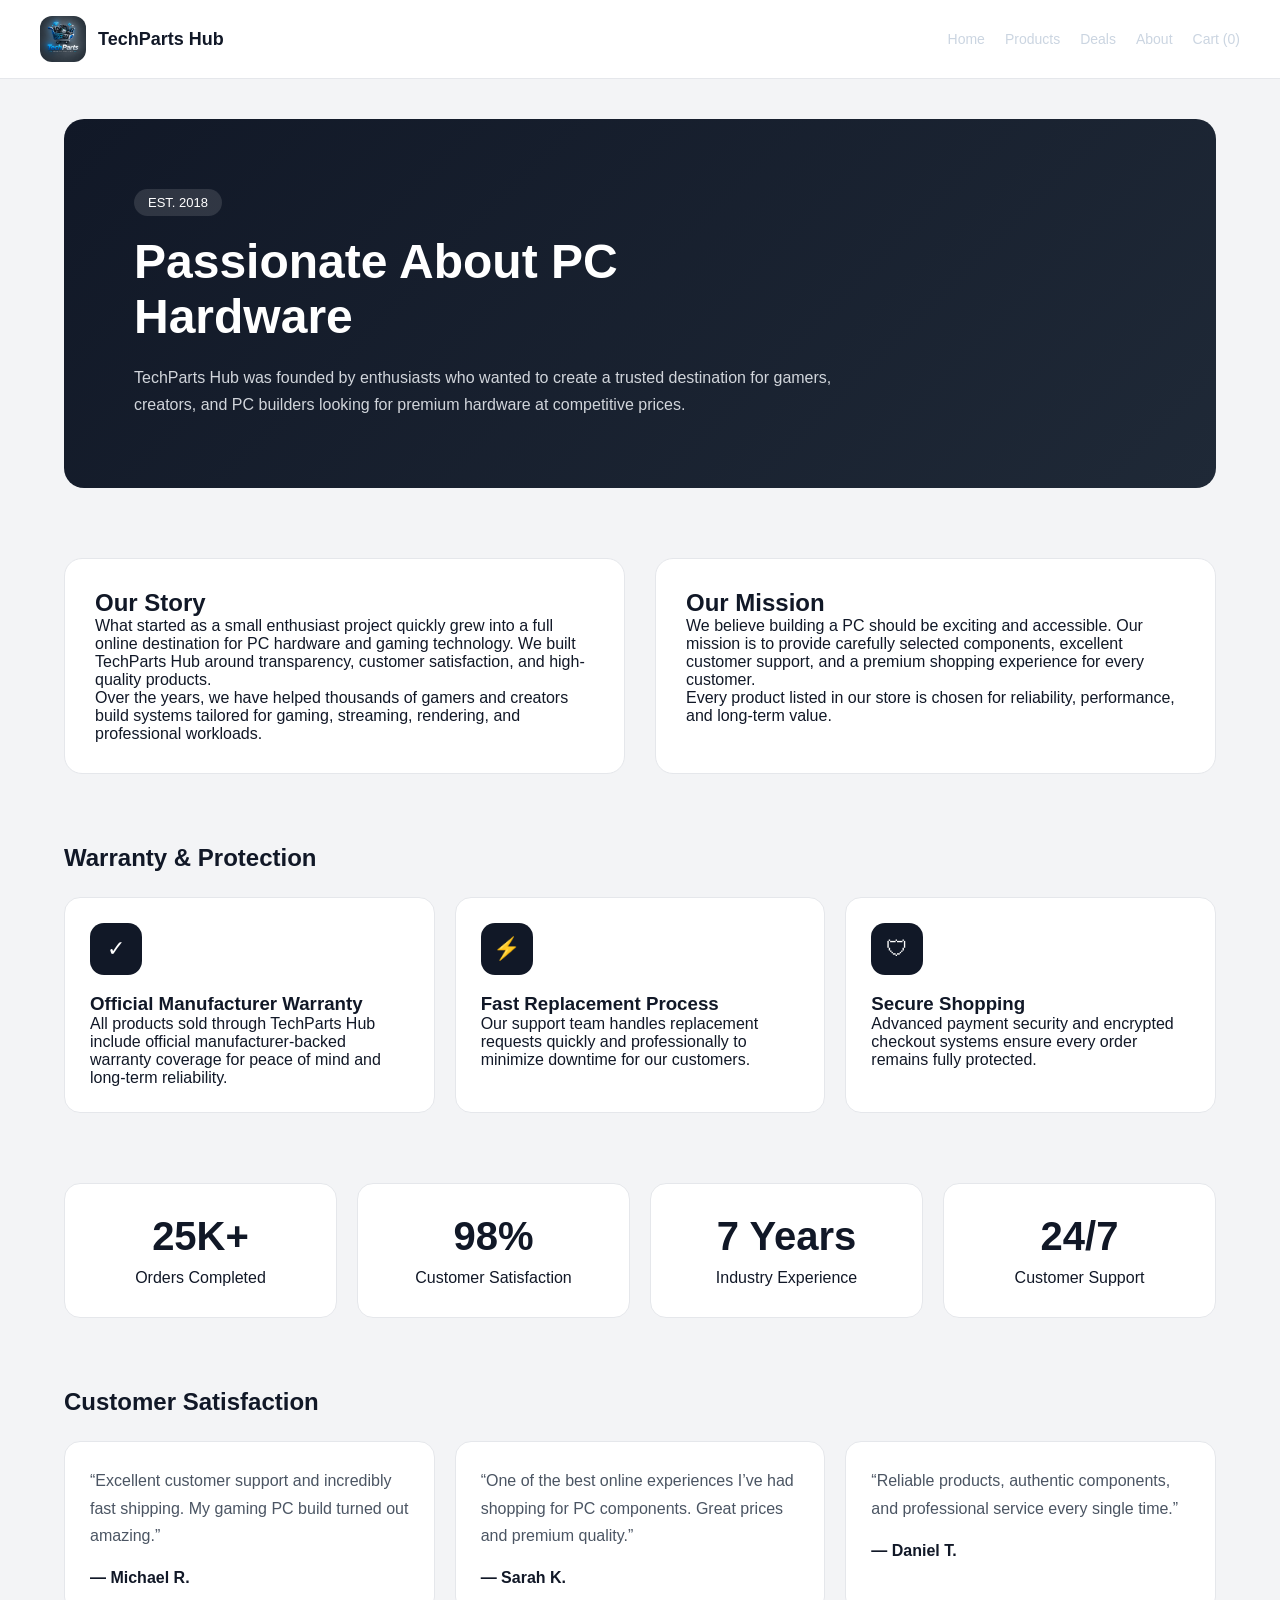
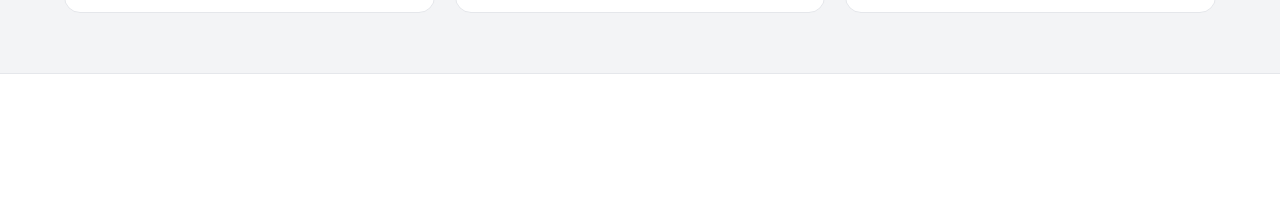
==== about.html @ 3fb89ef8 "Website" ====
<!DOCTYPE html>
<html>

<head>

  <title>About Us</title>

  <link rel="stylesheet" href="css/styles.css">

</head>

<body class="page-wrapper">

  <!-- NAVBAR -->
  <header class="navbar">

    <div class="logo">

      <img 
        src="assets/images/logo.jpg"
        class="logo-img"
      >

      <span>TechParts Hub</span>

    </div>

    <div class="nav-links">

      <a href="index.html">Home</a>

      <a href="products.html">Products</a>

      <a href="deals.html">Deals</a>

      <a href="about.html">About</a>

      <a href="cart.html">
        Cart (<span id="cart-count">0</span>)
      </a>

    </div>

  </header>

  <!-- MAIN -->
  <main class="main-content">

    <div class="container">

      <!-- HERO -->
      <section class="about-hero">

        <div class="about-content">

          <span class="about-badge">
            EST. 2018
          </span>

          <h1>
            Passionate About PC Hardware
          </h1>

          <p>
            TechParts Hub was founded by enthusiasts who wanted to create a trusted destination for gamers, creators, and PC builders looking for premium hardware at competitive prices.
          </p>

        </div>

      </section>

      <!-- STORY -->
      <section class="about-section">

        <div class="about-grid">

          <div class="about-card">

            <h2>Our Story</h2>

            <p>
              What started as a small enthusiast project quickly grew into a full online destination for PC hardware and gaming technology. We built TechParts Hub around transparency, customer satisfaction, and high-quality products.
            </p>

            <p>
              Over the years, we have helped thousands of gamers and creators build systems tailored for gaming, streaming, rendering, and professional workloads.
            </p>

          </div>

          <div class="about-card">

            <h2>Our Mission</h2>

            <p>
              We believe building a PC should be exciting and accessible. Our mission is to provide carefully selected components, excellent customer support, and a premium shopping experience for every customer.
            </p>

            <p>
              Every product listed in our store is chosen for reliability, performance, and long-term value.
            </p>

          </div>

        </div>

      </section>

      <!-- WARRANTY -->
      <section class="about-section">

        <h2 class="section-title">
          Warranty & Protection
        </h2>

        <div class="warranty-grid">

          <div class="warranty-card">

            <div class="warranty-icon">
              ✓
            </div>

            <h3>Official Manufacturer Warranty</h3>

            <p>
              All products sold through TechParts Hub include official manufacturer-backed warranty coverage for peace of mind and long-term reliability.
            </p>

          </div>

          <div class="warranty-card">

            <div class="warranty-icon">
              ⚡
            </div>

            <h3>Fast Replacement Process</h3>

            <p>
              Our support team handles replacement requests quickly and professionally to minimize downtime for our customers.
            </p>

          </div>

          <div class="warranty-card">

            <div class="warranty-icon">
              🛡
            </div>

            <h3>Secure Shopping</h3>

            <p>
              Advanced payment security and encrypted checkout systems ensure every order remains fully protected.
            </p>

          </div>

        </div>

      </section>

      <!-- STATS -->
      <section class="about-section">

        <div class="stats-grid">

          <div class="stat-box">

            <h2>25K+</h2>

            <p>
              Orders Completed
            </p>

          </div>

          <div class="stat-box">

            <h2>98%</h2>

            <p>
              Customer Satisfaction
            </p>

          </div>

          <div class="stat-box">

            <h2>7 Years</h2>

            <p>
              Industry Experience
            </p>

          </div>

          <div class="stat-box">

            <h2>24/7</h2>

            <p>
              Customer Support
            </p>

          </div>

        </div>

      </section>

      <!-- CUSTOMER SECTION -->
      <section class="about-section">

        <h2 class="section-title">
          Customer Satisfaction
        </h2>

        <div class="testimonial-grid">

          <div class="testimonial-card">

            <p>
              “Excellent customer support and incredibly fast shipping. My gaming PC build turned out amazing.”
            </p>

            <h4>
              — Michael R.
            </h4>

          </div>

          <div class="testimonial-card">

            <p>
              “One of the best online experiences I’ve had shopping for PC components. Great prices and premium quality.”
            </p>

            <h4>
              — Sarah K.
            </h4>

          </div>

          <div class="testimonial-card">

            <p>
              “Reliable products, authentic components, and professional service every single time.”
            </p>

            <h4>
              — Daniel T.
            </h4>

          </div>

        </div>

      </section>

    </div>

  </main>

  <!-- FOOTER -->
  <footer class="footer">

    <div>

      <h3>TechParts Hub</h3>

      <p>
        Your one-stop shop for PC components.
      </p>

    </div>

    <div>

      <p>Products</p>
      <p>Deals</p>
      <p>Support</p>

    </div>

  </footer>

  <script src="js/app.js"></script>

</body>

</html>
---- css/styles.css ----
* {
  margin: 0;
  padding: 0;
  box-sizing: border-box;
}

body {
  font-family: Inter, Arial, sans-serif;
  background: #f3f4f6;
  color: #111827;
}

/* CONTAINER */
.container {
  max-width: 1200px;
  margin: 0 auto;
  padding: 0 24px;
}

/* NAVBAR */
/* NAVBAR */
.navbar {
  display: flex;
  justify-content: space-between;
  align-items: center;

  background: white;

  padding: 16px 40px;

  border-bottom: 1px solid #e5e7eb;
}

/* NAV LINKS */
.nav-links {
  display: flex;
  gap: 20px;
}

.nav-links a {
  color: #111827;
  text-decoration: none;
  font-size: 14px;
  position: relative;
}

/* HOVER */
.nav-links a:hover {
  color: black;
}

.logo {
  font-weight: 600;
}

.nav-links {
  display: flex;
  gap: 20px;
}

.nav-links a {
  color: #cbd5e1;
  text-decoration: none;
  font-size: 14px;
}

.nav-links a:hover {
  color: white;
}

/* HERO */
.hero {
  display: grid;
  grid-template-columns: 1.2fr 1fr;
  gap: 40px;
  padding: 60px 0;
  background: #e5e7eb;
  border-radius: 12px;
}

.hero-img {
  height: 260px;
  background: #d1d5db;
  border-radius: 12px;
}

.hero-text h1 {
  font-size: 30px;
  margin-bottom: 10px;
}

.hero-text p {
  color: #6b7280;
  margin-bottom: 20px;
}

.hero-buttons button {
  margin-right: 10px;
}

.btn-primary {
  background: #111827;
  color: white;
  padding: 10px 16px;
  border-radius: 6px;
  border: none;
}

.btn-secondary {
  background: white;
  border: 1px solid #ddd;
  padding: 10px 16px;
  border-radius: 6px;
}

/* SECTION */
.section {
  margin-top: 50px;
}

.section h2 {
  margin-bottom: 15px;
}

/* CATEGORY */
.category-grid {
  display: grid;
  grid-template-columns: repeat(auto-fill, minmax(150px, 1fr));
  gap: 15px;
}

.category-card {
  background: white;
  padding: 18px;
  border-radius: 10px;
  text-align: center;
  text-decoration: none;
  color: #111827;
  border: 1px solid #e5e7eb;
}

/* GRID */
.grid {
  display: grid;
  grid-template-columns: repeat(4, minmax(0, 1fr));
  gap: 20px;
}

/* RESPONSIVE */
@media (max-width: 1000px) {
  .grid {
    grid-template-columns: repeat(2, 1fr);
  }
}

@media (max-width: 600px) {
  .grid {
    grid-template-columns: 1fr;
  }

  .hero {
    grid-template-columns: 1fr;
  }
}

/* CARD */
.card {
  background: white;
  border-radius: 12px;
  padding: 15px;
  border: 1px solid #e5e7eb;
}

.price {
  font-weight: bold;
  margin: 8px 0;
}

.card button {
  width: 100%;
  padding: 8px;
  border-radius: 6px;
  border: none;
  background: #111827;
  color: white;
}

/* DEALS */
.deals {
  background: #1f2937;
  color: white;
  padding: 20px;
  margin-top: 40px;
  display: flex;
  justify-content: space-between;
  border-radius: 10px;
}

/* FOOTER */
.footer {
  margin-top: 60px;
  background: #0f172a;
  color: white;
  padding: 40px;
  display: flex;
  justify-content: space-between;
}
/* CART LAYOUT */
.cart-layout {
  display: grid;
  grid-template-columns: 2fr 1fr;
  gap: 30px;
  margin-top: 20px;
}

/* CART ITEM */
.cart-item {
  background: white;
  border-radius: 10px;
  padding: 15px;
  display: flex;
  justify-content: space-between;
  align-items: center;
  margin-bottom: 15px;
  border: 1px solid #e5e7eb;
}

.cart-info h3 {
  font-size: 15px;
}

.remove-btn {
  background: #ef4444;
  color: white;
  border: none;
  padding: 6px 10px;
  border-radius: 6px;
  cursor: pointer;
}

/* SUMMARY */
.cart-summary {
  background: white;
  padding: 20px;
  border-radius: 10px;
  border: 1px solid #e5e7eb;
}
/* CONTROLS */
.cart-controls {
  display: flex;
  align-items: center;
  gap: 8px;
}

.cart-controls button {
  padding: 5px 10px;
  border: none;
  background: #111827;
  color: white;
  border-radius: 5px;
  cursor: pointer;
}

.cart-controls span {
  min-width: 20px;
  text-align: center;
}
/* SIDEBAR */
.sidebar {
  display: flex;
  flex-direction: column;
  gap: 20px;
}

/* FILTER BOX */
.filter-box {
  background: white;
  padding: 16px;
  border-radius: 10px;
  border: 1px solid #e5e7eb;
}

.filter-box h3 {
  margin-bottom: 12px;
  font-size: 14px;
}

/* FILTER ITEMS */
.filter-item {
  display: block;
  padding: 8px 10px;
  border-radius: 6px;
  text-decoration: none;
  color: #374151;
  font-size: 14px;
  transition: 0.2s;
}

/* HOVER */
.filter-item:hover {
  background: #f3f4f6;
}

/* ACTIVE */
.filter-item.active {
  background: #111827;
  color: white;
}
/* CARD IMAGE */
.card-img {
  width: 100%;
  height: 180px;
  object-fit: contain;
  background: #f3f4f6;
  border-radius: 10px;
  padding: 15px;
  margin-bottom: 10px;
}

/* PRODUCT PAGE */
.product-layout {
  display: grid;
  grid-template-columns: 1.1fr 1fr;
  gap: 40px;
  margin-top: 40px;
}

/* PRODUCT IMAGE */
.product-image {
  width: 100%;
  height: 450px;
  object-fit: contain;
  background: #f3f4f6;
  border-radius: 12px;
  padding: 20px;
}

/* THUMBS */
.product-thumbs {
  display: flex;
  gap: 10px;
  margin-top: 10px;
}

.product-thumbs div {
  width: 70px;
  height: 70px;
  background: #e5e7eb;
  border-radius: 8px;
}

/* BADGE */
.badge {
  background: #e5e7eb;
  padding: 5px 10px;
  border-radius: 6px;
  font-size: 12px;
}

/* RATING */
.rating {
  color: #6b7280;
  margin: 10px 0;
}

/* PRICE */
.price-box {
  background: #f3f4f6;
  padding: 15px;
  border-radius: 10px;
  font-size: 28px;
  font-weight: bold;
  margin: 15px 0;
}

/* SPECS */
.specs {
  display: grid;
  grid-template-columns: repeat(2, 1fr);
  gap: 10px;
  margin-bottom: 20px;
}

.specs div {
  background: #f9fafb;
  padding: 12px;
  border-radius: 8px;
  font-size: 13px;
}

/* QTY */
.qty-box {
  display: flex;
  align-items: center;
  gap: 10px;
  margin-bottom: 20px;
}

.qty-box button {
  padding: 6px 12px;
}

/* ACTIONS */
.actions {
  display: flex;
  gap: 10px;
  margin-bottom: 25px;
}

/* DESCRIPTION */
.desc h3 {
  margin-bottom: 10px;
}

/* FILTER SIDEBAR */
.filter-box {
  background: white;
  padding: 16px;
  border-radius: 10px;
  border: 1px solid #e5e7eb;
}

.filter-box h3 {
  margin-bottom: 12px;
}

.filter-item {
  display: block;
  padding: 8px 10px;
  border-radius: 6px;
  text-decoration: none;
  color: #374151;
  transition: 0.2s;
}

.filter-item:hover {
  background: #f3f4f6;
}

.filter-item.active {
  background: #111827;
  color: white;
}
/* PRODUCT THUMB IMAGES */
.product-thumbs img {
  width: 70px;
  height: 70px;
  object-fit: contain;
  background: #f3f4f6;
  border-radius: 8px;
  padding: 5px;
}
/* 🔥 CARD ANIMATION */
.card {
  transition: 
    transform 0.25s ease,
    box-shadow 0.25s ease;
}

/* CARD HOVER */
.card:hover {
  transform: translateY(-6px);
  box-shadow: 0 10px 25px rgba(0,0,0,0.08);
}

/* 🔥 IMAGE ZOOM */
.card-img,
.product-image {
  transition: transform 0.3s ease;
}

/* IMAGE HOVER */
.card:hover .card-img,
.product-image:hover {
  transform: scale(1.05);
}

/* PRODUCT IMAGE CONTAINER */
.product-image {
  cursor: zoom-in;
}

/* 🔥 BUTTON ANIMATION */
.card button,
.btn-primary,
.btn-secondary,
.remove-btn {
  transition:
    transform 0.15s ease,
    background 0.2s ease,
    opacity 0.2s ease;
}

/* BUTTON CLICK EFFECT */
.card button:active,
.btn-primary:active,
.btn-secondary:active,
.remove-btn:active {
  transform: scale(0.96);
}

/* BUTTON HOVER */
.card button:hover,
.btn-primary:hover {
  opacity: 0.92;
}

/* VIEW DETAILS BUTTON */
.card a button {
  margin-top: 10px;
}

/* 🔥 CATEGORY HOVER */
.category-card {
  transition:
    transform 0.2s ease,
    box-shadow 0.2s ease;
}

.category-card:hover {
  transform: translateY(-4px);
  box-shadow: 0 8px 18px rgba(0,0,0,0.08);
}

/* 🔥 SIDEBAR FILTER HOVER */
.filter-item {
  transition:
    background 0.2s ease,
    transform 0.15s ease;
}

.filter-item:hover {
  transform: translateX(4px);
}

/* 🔥 NAVBAR LINK */
.nav-links a {
  position: relative;
  transition: color 0.2s ease;
}

.nav-links a::after {
  content: "";
  position: absolute;
  left: 0;
  bottom: -4px;
  width: 0%;
  height: 2px;
  background: white;
  transition: width 0.25s ease;
}

.nav-links a:hover::after {
  width: 100%;
}

/* 🔥 PRODUCT PAGE FADE */
.product-layout {
  animation: fadeIn 0.4s ease;
}

/* FADE KEYFRAME */
@keyframes fadeIn {

  from {
    opacity: 0;
    transform: translateY(10px);
  }

  to {
    opacity: 1;
    transform: translateY(0);
  }

}

/* 🔥 PAGE LOAD ANIMATION */
.grid .card {
  animation: cardAppear 0.4s ease;
}

@keyframes cardAppear {

  from {
    opacity: 0;
    transform: translateY(15px);
  }

  to {
    opacity: 1;
    transform: translateY(0);
  }

}
/* LOGO */

.logo {
  display: flex;
  align-items: center;
  gap: 12px;

  font-size: 18px;
  font-weight: 700;

  color: #111827;
}

/* IMAGE */
.logo-img {
  width: 46px;
  height: 46px;

  object-fit: cover;

  border-radius: 12px;

  transition:
    transform 0.25s ease,
    box-shadow 0.25s ease;
}

/* HOVER */
.logo:hover .logo-img {
  transform:
    scale(1.08)
    rotate(-5deg);

  box-shadow:
    0 8px 18px rgba(0,0,0,0.12);
}
/* PRODUCTS PAGE */
.layout {

  display: grid;

  grid-template-columns: 260px 1fr;

  gap: 30px;

  margin-top: 40px;
}

/* SIDEBAR */
.sidebar {
  width: 100%;
}

/* FILTER BOX */
.filter-box {

  background: white;

  border-radius: 12px;

  padding: 20px;

  border: 1px solid #e5e7eb;
}

/* FILTER ITEMS */
.filter-item {

  display: block;

  padding: 10px 12px;

  border-radius: 8px;

  color: #111827;

  text-decoration: none;

  margin-bottom: 6px;

  transition:
    background 0.2s ease,
    transform 0.2s ease;
}

.filter-item:hover {

  background: #f3f4f6;

  transform: translateX(4px);
}

/* ACTIVE */
.filter-item.active {

  background: #111827;

  color: white;
}

/* CART PAGE */
.cart-layout {

  display: grid;

  grid-template-columns: 2fr 1fr;

  gap: 30px;

  margin-top: 30px;
}

/* CART ITEM */
.cart-item {

  display: flex;

  justify-content: space-between;

  align-items: center;

  background: white;

  padding: 18px;

  border-radius: 12px;

  margin-bottom: 15px;

  border: 1px solid #e5e7eb;
}

/* SUMMARY */
.cart-summary {

  background: white;

  padding: 20px;

  border-radius: 12px;

  border: 1px solid #e5e7eb;

  height: fit-content;
}

/* RESPONSIVE */
@media (max-width: 900px) {

  .layout {
    grid-template-columns: 1fr;
  }

  .cart-layout {
    grid-template-columns: 1fr;
  }

}
/* 🔥 PAGE STRUCTURE FIX */
html,
body {
  height: 100%;
}

/* PAGE WRAPPER */
.page-wrapper {

  min-height: 100vh;

  display: flex;

  flex-direction: column;
}

/* MAIN CONTENT */
.main-content {
  flex: 1;
}

/* FOOTER */
.footer {

  width: 100%;

  margin-top: 60px;

  background: white;

  border-top: 1px solid #e5e7eb;

  padding: 40px;

  display: flex;

  justify-content: space-between;

  flex-wrap: wrap;
}
/* DEALS HERO */
.deals-hero {

  background:
    linear-gradient(
      135deg,
      #111827,
      #1f2937
    );

  color: white;

  padding: 60px;

  border-radius: 16px;

  margin-top: 40px;
}

/* BADGE */
.deal-badge {

  display: inline-block;

  background: #ef4444;

  color: white;

  padding: 6px 12px;

  border-radius: 999px;

  font-size: 12px;

  margin-bottom: 15px;
}

/* DEAL CARD */
.deal-card {
  position: relative;
}

/* SALE TAG */
.sale-tag {

  position: absolute;

  top: 12px;
  left: 12px;

  background: #ef4444;

  color: white;

  padding: 6px 10px;

  border-radius: 999px;

  font-size: 12px;

  font-weight: 600;

  z-index: 2;
}

/* DEAL PRICE */
.deal-price {

  display: flex;

  align-items: center;

  gap: 10px;

  margin: 10px 0;
}

/* OLD */
.old-price {

  text-decoration: line-through;

  color: #9ca3af;
}

/* NEW */
.new-price {

  font-size: 20px;

  font-weight: 700;

  color: #ef4444;
}
/* ABOUT HERO */
.about-hero {

  background:
    linear-gradient(
      135deg,
      #111827,
      #1f2937
    );

  color: white;

  border-radius: 20px;

  padding: 70px;

  margin-top: 40px;
}

/* HERO CONTENT */
.about-content {
  max-width: 700px;
}

/* BADGE */
.about-badge {

  display: inline-block;

  background: rgba(255,255,255,0.12);

  padding: 6px 14px;

  border-radius: 999px;

  margin-bottom: 18px;

  font-size: 13px;
}

/* HERO TITLE */
.about-content h1 {

  font-size: 48px;

  margin-bottom: 20px;
}

/* HERO TEXT */
.about-content p {

  color: #d1d5db;

  line-height: 1.7;
}

/* ABOUT SECTION */
.about-section {
  margin-top: 70px;
}

/* ABOUT GRID */
.about-grid {

  display: grid;

  grid-template-columns: repeat(2, 1fr);

  gap: 30px;
}

/* ABOUT CARD */
.about-card {

  background: white;

  padding: 30px;

  border-radius: 18px;

  border: 1px solid #e5e7eb;

  transition:
    transform 0.25s ease,
    box-shadow 0.25s ease;
}

.about-card:hover {

  transform: translateY(-6px);

  box-shadow:
    0 12px 24px rgba(0,0,0,0.08);
}

/* SECTION TITLE */
.section-title {
  margin-bottom: 25px;
}

/* WARRANTY GRID */
.warranty-grid {

  display: grid;

  grid-template-columns: repeat(3, 1fr);

  gap: 20px;
}

/* WARRANTY CARD */
.warranty-card {

  background: white;

  padding: 25px;

  border-radius: 16px;

  border: 1px solid #e5e7eb;

  transition:
    transform 0.25s ease,
    box-shadow 0.25s ease;
}

.warranty-card:hover {

  transform: translateY(-6px);

  box-shadow:
    0 12px 24px rgba(0,0,0,0.08);
}

/* ICON */
.warranty-icon {

  width: 52px;
  height: 52px;

  border-radius: 14px;

  background: #111827;

  color: white;

  display: flex;

  align-items: center;
  justify-content: center;

  font-size: 22px;

  margin-bottom: 18px;
}

/* STATS */
.stats-grid {

  display: grid;

  grid-template-columns: repeat(4, 1fr);

  gap: 20px;
}

/* STAT BOX */
.stat-box {

  background: white;

  border-radius: 16px;

  padding: 30px;

  text-align: center;

  border: 1px solid #e5e7eb;
}

.stat-box h2 {

  font-size: 40px;

  margin-bottom: 10px;
}

/* TESTIMONIALS */
.testimonial-grid {

  display: grid;

  grid-template-columns: repeat(3, 1fr);

  gap: 20px;
}

/* TESTIMONIAL CARD */
.testimonial-card {

  background: white;

  padding: 25px;

  border-radius: 16px;

  border: 1px solid #e5e7eb;

  transition:
    transform 0.25s ease,
    box-shadow 0.25s ease;
}

.testimonial-card:hover {

  transform: translateY(-6px);

  box-shadow:
    0 12px 24px rgba(0,0,0,0.08);
}

.testimonial-card p {

  color: #4b5563;

  line-height: 1.7;

  margin-bottom: 20px;
}

/* RESPONSIVE */
@media (max-width: 900px) {

  .about-grid,
  .warranty-grid,
  .stats-grid,
  .testimonial-grid {

    grid-template-columns: 1fr;
  }

  .about-content h1 {
    font-size: 36px;
  }

}
/* HERO IMAGE */
.hero-image {

  width: 100%;

  height: 320px;

  border-radius: 18px;

  overflow: hidden;

  background: #e5e7eb;
}

/* BANNER IMAGE */
.banner-img {

  width: 100%;

  height: 100%;

  object-fit: cover;

  transition:
    transform 0.4s ease,
    filter 0.3s ease;
}

/* HOVER EFFECT */
.hero-image:hover .banner-img {

  transform: scale(1.03);

  filter: brightness(1.03);
}
/* HERO */
.hero {
  display: grid;
  grid-template-columns: 1.2fr 1fr;
  gap: 40px;

  align-items: center;

  margin-top: 40px;

  background: white;

  border-radius: 24px;

  padding: 40px;

  border: 1px solid #e5e7eb;
}

/* HERO IMAGE */
.hero-image {

  width: 100%;

  height: 360px;

  border-radius: 20px;

  overflow: hidden;

  background: #e5e7eb;
}

/* BANNER IMAGE */
.banner-img {

  width: 100%;

  height: 100%;

  object-fit: cover;

  display: block;

  transition:
    transform 0.4s ease,
    filter 0.3s ease;
}

/* HOVER */
.hero-image:hover .banner-img {

  transform: scale(1.02);

  filter: brightness(1.05);
}
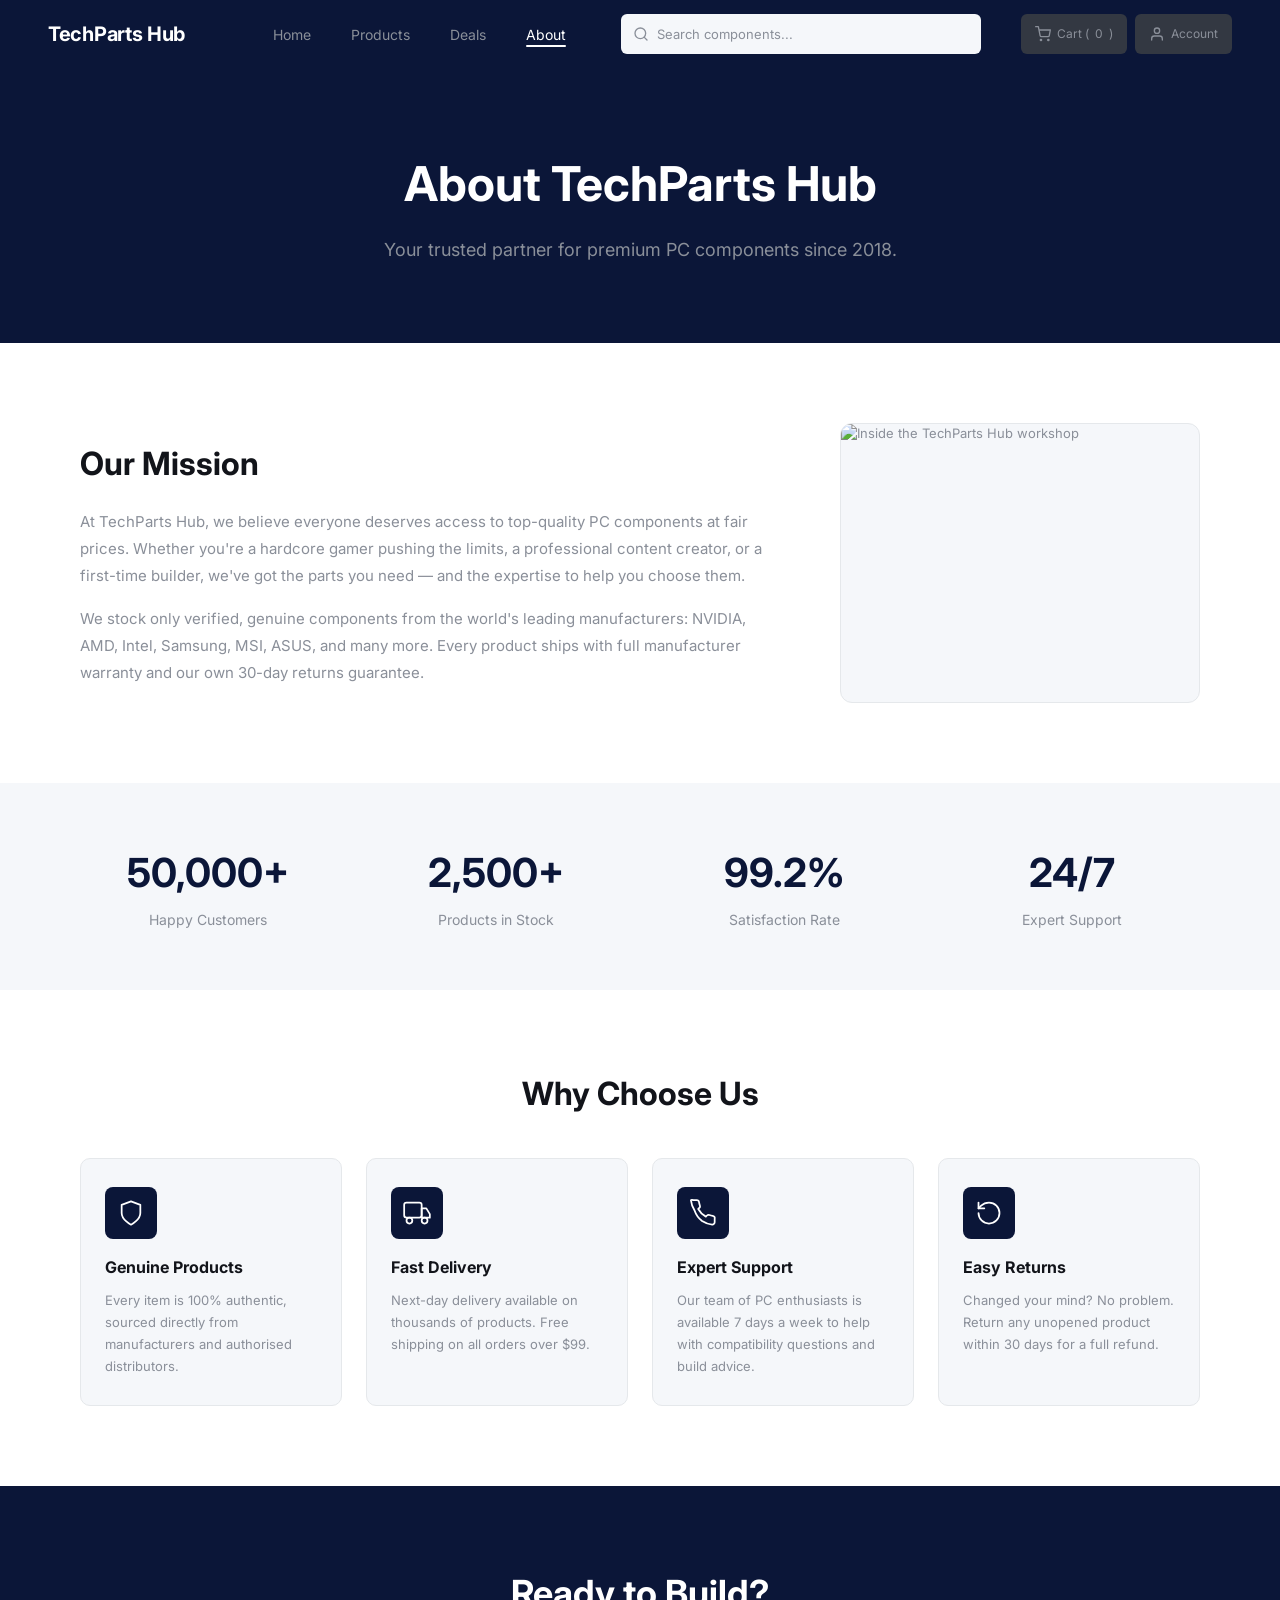
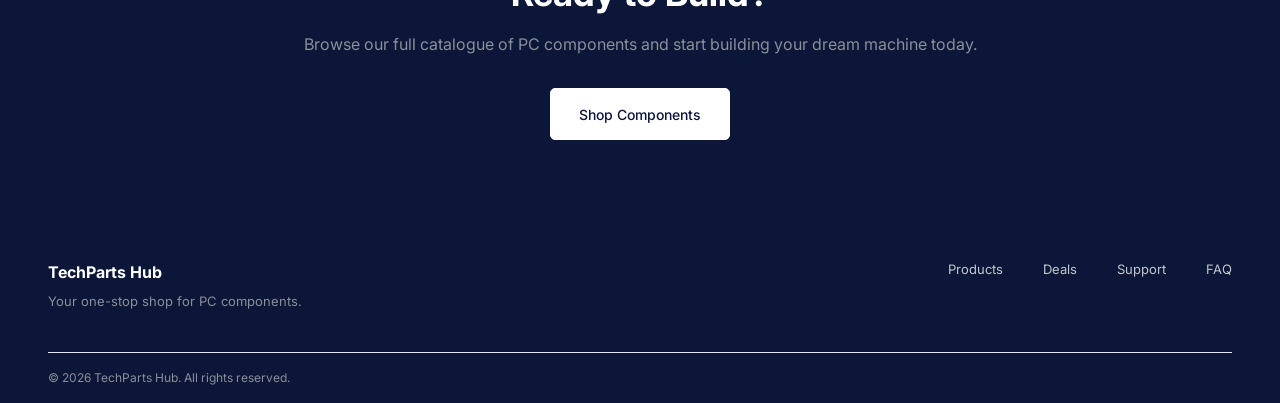
==== commit b2543faa: "test" ====
--- a/about.html
+++ b/about.html
@@ -1,293 +1,168 @@
 <!DOCTYPE html>
-<html>
+<html lang="en">
+<head>
+  <meta charset="UTF-8" />
+  <meta name="viewport" content="width=device-width, initial-scale=1.0" />
+  <title>About Us — TechParts Hub</title>
+  <link rel="preconnect" href="https://fonts.googleapis.com" />
+  <link rel="preconnect" href="https://fonts.gstatic.com" crossorigin />
+  <link href="https://fonts.googleapis.com/css2?family=Inter:wght@300;400;500;600;700&display=swap" rel="stylesheet" />
+  <link rel="stylesheet" href="about.css" />
+</head>
+<body>
 
-<head>
+  <!-- ===== NAVIGATION ===== -->
+  <nav class="nav">
+    <div class="nav__inner">
+      <a href="index.html" class="nav__logo">TechParts Hub</a>
+      <ul class="nav__links" id="nav-links">
+        <li><a href="index.html" class="nav__link">Home</a></li>
+        <li><a href="products.html" class="nav__link">Products</a></li>
+        <li><a href="index.html#deals" class="nav__link">Deals</a></li>
+        <li><a href="about.html" class="nav__link nav__link--active">About</a></li>
+      </ul>
+      <div class="nav__search">
+        <svg class="nav__search-icon" width="16" height="16" viewBox="0 0 24 24" fill="none" stroke="currentColor" stroke-width="2" stroke-linecap="round" stroke-linejoin="round" aria-hidden="true">
+          <circle cx="11" cy="11" r="8"/><path d="m21 21-4.35-4.35"/>
+        </svg>
+        <input type="search" class="nav__search-input" placeholder="Search components..." aria-label="Search components" />
+      </div>
+      <div class="nav__actions">
+        <a href="cart.html" class="nav__btn nav__btn--cart" aria-label="Shopping cart">
+          <svg width="16" height="16" viewBox="0 0 24 24" fill="none" stroke="currentColor" stroke-width="2" stroke-linecap="round" stroke-linejoin="round" aria-hidden="true">
+            <circle cx="9" cy="21" r="1"/><circle cx="20" cy="21" r="1"/>
+            <path d="M1 1h4l2.68 13.39a2 2 0 0 0 2 1.61h9.72a2 2 0 0 0 2-1.61L23 6H6"/>
+          </svg>
+          Cart (<span id="cart-count">0</span>)
+        </a>
+        <a href="#" class="nav__btn nav__btn--user" aria-label="Account">
+          <svg width="16" height="16" viewBox="0 0 24 24" fill="none" stroke="currentColor" stroke-width="2" stroke-linecap="round" stroke-linejoin="round" aria-hidden="true">
+            <path d="M20 21v-2a4 4 0 0 0-4-4H8a4 4 0 0 0-4 4v2"/>
+            <circle cx="12" cy="7" r="4"/>
+          </svg>
+          Account
+        </a>
+      </div>
+      <button class="nav__hamburger" id="nav-hamburger" aria-label="Toggle navigation" aria-expanded="false">
+        <span></span><span></span><span></span>
+      </button>
+    </div>
+  </nav>
 
-  <title>About Us</title>
+  <main>
 
-  <link rel="stylesheet" href="css/styles.css">
+    <!-- Hero -->
+    <section class="about-hero">
+      <h1 class="about-hero__title">About TechParts Hub</h1>
+      <p class="about-hero__subtitle">Your trusted partner for premium PC components since 2018.</p>
+    </section>
 
-</head>
+    <!-- Mission -->
+    <section class="about-section">
+      <div class="about-section__inner">
+        <div class="about-section__text">
+          <h2 class="about-section__title">Our Mission</h2>
+          <p>At TechParts Hub, we believe everyone deserves access to top-quality PC components at fair prices. Whether you're a hardcore gamer pushing the limits, a professional content creator, or a first-time builder, we've got the parts you need — and the expertise to help you choose them.</p>
+          <p>We stock only verified, genuine components from the world's leading manufacturers: NVIDIA, AMD, Intel, Samsung, MSI, ASUS, and many more. Every product ships with full manufacturer warranty and our own 30-day returns guarantee.</p>
+        </div>
+        <div class="about-section__image">
+          <img src="https://loremflickr.com/600/400/computer-workshop,pc-build?lock=2018" alt="Inside the TechParts Hub workshop" loading="lazy" />
+        </div>
+      </div>
+    </section>
 
-<body class="page-wrapper">
+    <!-- Stats -->
+    <section class="stats">
+      <div class="stats__inner">
+        <div class="stat-card">
+          <p class="stat-card__value">50,000+</p>
+          <p class="stat-card__label">Happy Customers</p>
+        </div>
+        <div class="stat-card">
+          <p class="stat-card__value">2,500+</p>
+          <p class="stat-card__label">Products in Stock</p>
+        </div>
+        <div class="stat-card">
+          <p class="stat-card__value">99.2%</p>
+          <p class="stat-card__label">Satisfaction Rate</p>
+        </div>
+        <div class="stat-card">
+          <p class="stat-card__value">24/7</p>
+          <p class="stat-card__label">Expert Support</p>
+        </div>
+      </div>
+    </section>
 
-  <!-- NAVBAR -->
-  <header class="navbar">
+    <!-- Values -->
+    <section class="values about-section">
+      <h2 class="values__title">Why Choose Us</h2>
+      <div class="values__grid">
+        <div class="value-card">
+          <div class="value-card__icon" aria-hidden="true">
+            <svg width="28" height="28" viewBox="0 0 24 24" fill="none" stroke="currentColor" stroke-width="1.5" stroke-linecap="round" stroke-linejoin="round">
+              <path d="M12 22s8-4 8-10V5l-8-3-8 3v7c0 6 8 10 8 10z"/>
+            </svg>
+          </div>
+          <h3 class="value-card__title">Genuine Products</h3>
+          <p class="value-card__text">Every item is 100% authentic, sourced directly from manufacturers and authorised distributors.</p>
+        </div>
+        <div class="value-card">
+          <div class="value-card__icon" aria-hidden="true">
+            <svg width="28" height="28" viewBox="0 0 24 24" fill="none" stroke="currentColor" stroke-width="1.5" stroke-linecap="round" stroke-linejoin="round">
+              <rect x="1" y="3" width="15" height="13" rx="2"/><path d="M16 8h4l3 5v3h-7V8z"/><circle cx="5.5" cy="18.5" r="2.5"/><circle cx="18.5" cy="18.5" r="2.5"/>
+            </svg>
+          </div>
+          <h3 class="value-card__title">Fast Delivery</h3>
+          <p class="value-card__text">Next-day delivery available on thousands of products. Free shipping on all orders over $99.</p>
+        </div>
+        <div class="value-card">
+          <div class="value-card__icon" aria-hidden="true">
+            <svg width="28" height="28" viewBox="0 0 24 24" fill="none" stroke="currentColor" stroke-width="1.5" stroke-linecap="round" stroke-linejoin="round">
+              <path d="M22 16.92v3a2 2 0 0 1-2.18 2 19.79 19.79 0 0 1-8.63-3.07A19.5 19.5 0 0 1 4.69 9.6 19.79 19.79 0 0 1 1.62 1A2 2 0 0 1 3.6 1h3a2 2 0 0 1 2 1.72 12.84 12.84 0 0 0 .7 2.81 2 2 0 0 1-.45 2.11L7.91 8.55a16 16 0 0 0 6.54 6.54l.95-.95a2 2 0 0 1 2.11-.45 12.84 12.84 0 0 0 2.81.7A2 2 0 0 1 22 16.92z"/>
+            </svg>
+          </div>
+          <h3 class="value-card__title">Expert Support</h3>
+          <p class="value-card__text">Our team of PC enthusiasts is available 7 days a week to help with compatibility questions and build advice.</p>
+        </div>
+        <div class="value-card">
+          <div class="value-card__icon" aria-hidden="true">
+            <svg width="28" height="28" viewBox="0 0 24 24" fill="none" stroke="currentColor" stroke-width="1.5" stroke-linecap="round" stroke-linejoin="round">
+              <path d="M3 12a9 9 0 1 0 9-9 9.75 9.75 0 0 0-6.74 2.74L3 8"/><path d="M3 3v5h5"/>
+            </svg>
+          </div>
+          <h3 class="value-card__title">Easy Returns</h3>
+          <p class="value-card__text">Changed your mind? No problem. Return any unopened product within 30 days for a full refund.</p>
+        </div>
+      </div>
+    </section>
 
-    <div class="logo">
-
-      <img 
-        src="assets/images/logo.jpg"
-        class="logo-img"
-      >
-
-      <span>TechParts Hub</span>
-
-    </div>
-
-    <div class="nav-links">
-
-      <a href="index.html">Home</a>
-
-      <a href="products.html">Products</a>
-
-      <a href="deals.html">Deals</a>
-
-      <a href="about.html">About</a>
-
-      <a href="cart.html">
-        Cart (<span id="cart-count">0</span>)
-      </a>
-
-    </div>
-
-  </header>
-
-  <!-- MAIN -->
-  <main class="main-content">
-
-    <div class="container">
-
-      <!-- HERO -->
-      <section class="about-hero">
-
-        <div class="about-content">
-
-          <span class="about-badge">
-            EST. 2018
-          </span>
-
-          <h1>
-            Passionate About PC Hardware
-          </h1>
-
-          <p>
-            TechParts Hub was founded by enthusiasts who wanted to create a trusted destination for gamers, creators, and PC builders looking for premium hardware at competitive prices.
-          </p>
-
-        </div>
-
-      </section>
-
-      <!-- STORY -->
-      <section class="about-section">
-
-        <div class="about-grid">
-
-          <div class="about-card">
-
-            <h2>Our Story</h2>
-
-            <p>
-              What started as a small enthusiast project quickly grew into a full online destination for PC hardware and gaming technology. We built TechParts Hub around transparency, customer satisfaction, and high-quality products.
-            </p>
-
-            <p>
-              Over the years, we have helped thousands of gamers and creators build systems tailored for gaming, streaming, rendering, and professional workloads.
-            </p>
-
-          </div>
-
-          <div class="about-card">
-
-            <h2>Our Mission</h2>
-
-            <p>
-              We believe building a PC should be exciting and accessible. Our mission is to provide carefully selected components, excellent customer support, and a premium shopping experience for every customer.
-            </p>
-
-            <p>
-              Every product listed in our store is chosen for reliability, performance, and long-term value.
-            </p>
-
-          </div>
-
-        </div>
-
-      </section>
-
-      <!-- WARRANTY -->
-      <section class="about-section">
-
-        <h2 class="section-title">
-          Warranty & Protection
-        </h2>
-
-        <div class="warranty-grid">
-
-          <div class="warranty-card">
-
-            <div class="warranty-icon">
-              ✓
-            </div>
-
-            <h3>Official Manufacturer Warranty</h3>
-
-            <p>
-              All products sold through TechParts Hub include official manufacturer-backed warranty coverage for peace of mind and long-term reliability.
-            </p>
-
-          </div>
-
-          <div class="warranty-card">
-
-            <div class="warranty-icon">
-              ⚡
-            </div>
-
-            <h3>Fast Replacement Process</h3>
-
-            <p>
-              Our support team handles replacement requests quickly and professionally to minimize downtime for our customers.
-            </p>
-
-          </div>
-
-          <div class="warranty-card">
-
-            <div class="warranty-icon">
-              🛡
-            </div>
-
-            <h3>Secure Shopping</h3>
-
-            <p>
-              Advanced payment security and encrypted checkout systems ensure every order remains fully protected.
-            </p>
-
-          </div>
-
-        </div>
-
-      </section>
-
-      <!-- STATS -->
-      <section class="about-section">
-
-        <div class="stats-grid">
-
-          <div class="stat-box">
-
-            <h2>25K+</h2>
-
-            <p>
-              Orders Completed
-            </p>
-
-          </div>
-
-          <div class="stat-box">
-
-            <h2>98%</h2>
-
-            <p>
-              Customer Satisfaction
-            </p>
-
-          </div>
-
-          <div class="stat-box">
-
-            <h2>7 Years</h2>
-
-            <p>
-              Industry Experience
-            </p>
-
-          </div>
-
-          <div class="stat-box">
-
-            <h2>24/7</h2>
-
-            <p>
-              Customer Support
-            </p>
-
-          </div>
-
-        </div>
-
-      </section>
-
-      <!-- CUSTOMER SECTION -->
-      <section class="about-section">
-
-        <h2 class="section-title">
-          Customer Satisfaction
-        </h2>
-
-        <div class="testimonial-grid">
-
-          <div class="testimonial-card">
-
-            <p>
-              “Excellent customer support and incredibly fast shipping. My gaming PC build turned out amazing.”
-            </p>
-
-            <h4>
-              — Michael R.
-            </h4>
-
-          </div>
-
-          <div class="testimonial-card">
-
-            <p>
-              “One of the best online experiences I’ve had shopping for PC components. Great prices and premium quality.”
-            </p>
-
-            <h4>
-              — Sarah K.
-            </h4>
-
-          </div>
-
-          <div class="testimonial-card">
-
-            <p>
-              “Reliable products, authentic components, and professional service every single time.”
-            </p>
-
-            <h4>
-              — Daniel T.
-            </h4>
-
-          </div>
-
-        </div>
-
-      </section>
-
-    </div>
+    <!-- CTA -->
+    <section class="about-cta">
+      <h2 class="about-cta__title">Ready to Build?</h2>
+      <p class="about-cta__text">Browse our full catalogue of PC components and start building your dream machine today.</p>
+      <a href="products.html" class="btn btn--white">Shop Components</a>
+    </section>
 
   </main>
 
-  <!-- FOOTER -->
+  <!-- ===== FOOTER ===== -->
   <footer class="footer">
-
-    <div>
-
-      <h3>TechParts Hub</h3>
-
-      <p>
-        Your one-stop shop for PC components.
-      </p>
-
+    <div class="footer__inner">
+      <div class="footer__brand">
+        <p class="footer__logo">TechParts Hub</p>
+        <p class="footer__tagline">Your one-stop shop for PC components.</p>
+      </div>
+      <nav class="footer__nav" aria-label="Footer navigation">
+        <a href="products.html" class="footer__link">Products</a>
+        <a href="index.html#deals" class="footer__link">Deals</a>
+        <a href="#" class="footer__link">Support</a>
+        <a href="#" class="footer__link">FAQ</a>
+      </nav>
     </div>
-
-    <div>
-
-      <p>Products</p>
-      <p>Deals</p>
-      <p>Support</p>
-
-    </div>
-
+    <hr class="footer__divider" />
+    <p class="footer__copy">&copy; 2026 TechParts Hub. All rights reserved.</p>
   </footer>
 
-  <script src="js/app.js"></script>
-
+  <script src="js/main.js"></script>
 </body>
-
-</html>+</html>
--- a/about.css
+++ b/about.css
@@ -0,0 +1,350 @@
+/* ============================================================
+   TechParts Hub — about.css
+   ============================================================ */
+
+:root {
+  --color-primary:      #0B1638;
+  --color-secondary:    #F5F7FA;
+  --color-white:        #FFFFFF;
+  --color-text-dark:    #12141A;
+  --color-text-medium:  #24262E;
+  --color-text-muted:   #8A8F99;
+  --color-border:       #E5E8EB;
+  --color-border-med:   #C2C7CC;
+  --color-nav-btn:      #333842;
+
+  --font-family: 'Inter', sans-serif;
+  --transition: all 0.3s ease;
+  --radius-md: 6px;
+  --radius-lg: 8px;
+  --radius-xl: 10px;
+  --radius-2xl: 12px;
+}
+
+*, *::before, *::after { box-sizing: border-box; margin: 0; padding: 0; }
+html { scroll-behavior: smooth; }
+body {
+  font-family: var(--font-family);
+  font-size: 14px;
+  color: var(--color-text-medium);
+  background: var(--color-white);
+  line-height: 1.5;
+  -webkit-font-smoothing: antialiased;
+}
+a { text-decoration: none; color: inherit; }
+ul, ol { list-style: none; }
+img, svg { display: block; }
+button { cursor: pointer; font-family: inherit; border: none; background: none; }
+input { font-family: inherit; }
+
+.btn {
+  display: inline-flex;
+  align-items: center;
+  justify-content: center;
+  gap: 8px;
+  padding: 0 28px;
+  height: 52px;
+  font-size: 14px;
+  font-weight: 500;
+  border-radius: 5px;
+  border: 1px solid transparent;
+  transition: var(--transition);
+  white-space: nowrap;
+  cursor: pointer;
+}
+.btn--white {
+  background: var(--color-white);
+  color: var(--color-primary);
+  border-color: var(--color-white);
+}
+.btn--white:hover {
+  background: var(--color-secondary);
+  transform: translateY(-1px);
+  box-shadow: 0 4px 12px rgba(0,0,0,0.15);
+}
+
+/* ============================================================
+   NAVIGATION
+   ============================================================ */
+.nav {
+  position: sticky;
+  top: 0;
+  z-index: 100;
+  background: var(--color-primary);
+  height: 68px;
+}
+.nav__inner {
+  display: flex;
+  align-items: center;
+  height: 100%;
+  padding: 0 48px;
+  gap: 40px;
+}
+.nav__logo { font-size: 20px; font-weight: 700; color: var(--color-white); flex-shrink: 0; letter-spacing: -0.3px; }
+.nav__logo:hover { color: var(--color-border); }
+.nav__links { display: flex; align-items: center; gap: 40px; margin-left: 48px; }
+.nav__link { font-size: 14px; color: var(--color-text-muted); transition: color 0.2s; position: relative; }
+.nav__link:hover, .nav__link--active { color: var(--color-white); }
+.nav__link--active::after {
+  content: ''; position: absolute; bottom: -4px; left: 0;
+  width: 100%; height: 2px; background: var(--color-white); border-radius: 1px;
+}
+.nav__search { position: relative; flex: 1; max-width: 360px; margin-left: auto; }
+.nav__search-icon { position: absolute; left: 12px; top: 50%; transform: translateY(-50%); color: var(--color-text-muted); pointer-events: none; }
+.nav__search-input {
+  width: 100%; height: 40px; background: var(--color-secondary); border: none;
+  border-radius: var(--radius-md); padding: 0 12px 0 36px; font-size: 13px;
+  color: var(--color-text-dark); outline: none; transition: var(--transition);
+}
+.nav__search-input::placeholder { color: var(--color-text-muted); }
+.nav__search-input:focus { box-shadow: 0 0 0 2px rgba(255,255,255,0.25); }
+.nav__actions { display: flex; align-items: center; gap: 8px; flex-shrink: 0; }
+.nav__btn {
+  display: inline-flex; align-items: center; gap: 6px; height: 40px; padding: 0 14px;
+  background: var(--color-nav-btn); color: var(--color-text-muted); font-size: 12px;
+  border-radius: var(--radius-md); transition: var(--transition);
+}
+.nav__btn:hover { background: #454b56; color: var(--color-white); }
+.nav__hamburger {
+  display: none; flex-direction: column; justify-content: center;
+  gap: 5px; width: 36px; height: 36px; padding: 6px; margin-left: auto;
+}
+.nav__hamburger span { display: block; width: 100%; height: 2px; background: var(--color-white); border-radius: 2px; transition: var(--transition); }
+.nav__hamburger.is-open span:nth-child(1) { transform: translateY(7px) rotate(45deg); }
+.nav__hamburger.is-open span:nth-child(2) { opacity: 0; }
+.nav__hamburger.is-open span:nth-child(3) { transform: translateY(-7px) rotate(-45deg); }
+
+/* ============================================================
+   ABOUT HERO
+   ============================================================ */
+.about-hero {
+  background: var(--color-primary);
+  padding: 80px 80px;
+  text-align: center;
+}
+.about-hero__title {
+  font-size: 48px;
+  font-weight: 700;
+  color: var(--color-white);
+  margin-bottom: 16px;
+}
+.about-hero__subtitle {
+  font-size: 18px;
+  color: var(--color-text-muted);
+  max-width: 560px;
+  margin: 0 auto;
+}
+
+/* ============================================================
+   ABOUT SECTION
+   ============================================================ */
+.about-section { padding: 80px 80px; }
+
+.about-section__inner {
+  display: grid;
+  grid-template-columns: 1fr 360px;
+  gap: 60px;
+  align-items: center;
+}
+
+.about-section__title {
+  font-size: 32px;
+  font-weight: 700;
+  color: var(--color-text-dark);
+  margin-bottom: 20px;
+}
+
+.about-section__text p {
+  font-size: 15px;
+  color: var(--color-text-muted);
+  line-height: 1.8;
+  margin-bottom: 16px;
+}
+.about-section__text p:last-child { margin-bottom: 0; }
+
+.about-section__image {
+  background: var(--color-secondary);
+  border-radius: var(--radius-2xl);
+  height: 280px;
+  display: flex;
+  flex-direction: column;
+  align-items: center;
+  justify-content: center;
+  gap: 12px;
+  color: var(--color-text-muted);
+  font-size: 13px;
+  border: 1px solid var(--color-border);
+  overflow: hidden;
+}
+.about-section__image img {
+  width: 100%;
+  height: 100%;
+  object-fit: cover;
+  display: block;
+}
+
+/* ============================================================
+   STATS
+   ============================================================ */
+.stats {
+  background: var(--color-secondary);
+  padding: 60px 80px;
+}
+.stats__inner {
+  display: grid;
+  grid-template-columns: repeat(4, 1fr);
+  gap: 32px;
+  text-align: center;
+}
+.stat-card__value {
+  font-size: 40px;
+  font-weight: 700;
+  color: var(--color-primary);
+  margin-bottom: 6px;
+}
+.stat-card__label {
+  font-size: 14px;
+  color: var(--color-text-muted);
+}
+
+/* ============================================================
+   VALUES
+   ============================================================ */
+.values__title {
+  font-size: 32px;
+  font-weight: 700;
+  color: var(--color-text-dark);
+  margin-bottom: 40px;
+  text-align: center;
+}
+.values__grid {
+  display: grid;
+  grid-template-columns: repeat(4, 1fr);
+  gap: 24px;
+}
+.value-card {
+  padding: 28px 24px;
+  background: var(--color-secondary);
+  border: 1px solid var(--color-border);
+  border-radius: var(--radius-xl);
+  transition: var(--transition);
+}
+.value-card:hover {
+  box-shadow: 0 8px 24px rgba(0,0,0,0.08);
+  transform: translateY(-2px);
+}
+.value-card__icon {
+  width: 52px;
+  height: 52px;
+  background: var(--color-primary);
+  border-radius: var(--radius-lg);
+  display: flex;
+  align-items: center;
+  justify-content: center;
+  color: var(--color-white);
+  margin-bottom: 16px;
+}
+.value-card__title {
+  font-size: 16px;
+  font-weight: 700;
+  color: var(--color-text-dark);
+  margin-bottom: 10px;
+}
+.value-card__text {
+  font-size: 13px;
+  color: var(--color-text-muted);
+  line-height: 1.7;
+}
+
+/* ============================================================
+   CTA BANNER
+   ============================================================ */
+.about-cta {
+  background: var(--color-primary);
+  padding: 80px;
+  text-align: center;
+}
+.about-cta__title {
+  font-size: 36px;
+  font-weight: 700;
+  color: var(--color-white);
+  margin-bottom: 12px;
+}
+.about-cta__text {
+  font-size: 16px;
+  color: var(--color-text-muted);
+  margin-bottom: 32px;
+}
+
+/* ============================================================
+   FOOTER
+   ============================================================ */
+.footer { background: var(--color-primary); padding: 40px 48px 0; }
+.footer__inner { display: flex; align-items: flex-start; justify-content: space-between; padding-bottom: 40px; }
+.footer__logo { font-size: 16px; font-weight: 700; color: var(--color-white); margin-bottom: 8px; }
+.footer__tagline { font-size: 13px; color: var(--color-text-muted); }
+.footer__nav { display: flex; gap: 40px; }
+.footer__link { font-size: 13px; color: var(--color-border-med); transition: color 0.2s; }
+.footer__link:hover { color: var(--color-white); }
+.footer__divider { border: none; border-top: 1px solid var(--color-border); }
+.footer__copy { font-size: 12px; color: var(--color-text-muted); padding: 16px 0; }
+
+/* ============================================================
+   RESPONSIVE
+   ============================================================ */
+@media (max-width: 1200px) {
+  .about-hero { padding: 60px 40px; }
+  .about-section { padding: 60px 40px; }
+  .stats { padding: 48px 40px; }
+  .about-cta { padding: 60px 40px; }
+  .values__grid { grid-template-columns: repeat(2, 1fr); }
+  .nav__inner { padding: 0 32px; gap: 24px; }
+  .nav__links { margin-left: 24px; gap: 24px; }
+  .footer { padding: 40px 40px 0; }
+}
+
+@media (max-width: 992px) {
+  .about-hero { padding: 48px 32px; }
+  .about-hero__title { font-size: 36px; }
+  .about-section { padding: 48px 32px; }
+  .about-section__inner { grid-template-columns: 1fr; gap: 32px; }
+  .about-section__image { height: 200px; }
+  .stats { padding: 40px 32px; }
+  .stats__inner { grid-template-columns: repeat(2, 1fr); gap: 24px; }
+  .about-cta { padding: 48px 32px; }
+  .nav__links { display: none; }
+  .nav__hamburger { display: flex; }
+  .nav__links.is-open {
+    display: flex; flex-direction: column; position: absolute;
+    top: 68px; left: 0; right: 0; background: var(--color-primary);
+    padding: 16px 24px 24px; gap: 0; z-index: 99;
+  }
+  .nav__links.is-open .nav__link {
+    padding: 12px 0; border-bottom: 1px solid rgba(255,255,255,0.08); font-size: 16px;
+  }
+  .footer { padding: 32px 32px 0; }
+  .footer__inner { flex-direction: column; gap: 24px; }
+  .footer__nav { flex-wrap: wrap; gap: 16px; }
+}
+
+@media (max-width: 768px) {
+  .nav__actions .nav__btn--user { display: none; }
+  .about-hero__title { font-size: 28px; }
+  .values__grid { grid-template-columns: 1fr; }
+  .about-cta__title { font-size: 28px; }
+  .footer { padding: 24px 24px 0; }
+}
+
+@media (max-width: 480px) {
+  .nav__inner { padding: 0 20px; }
+  .nav__logo { font-size: 16px; }
+  .nav__search { display: none; }
+  .about-hero { padding: 40px 16px; }
+  .about-hero__title { font-size: 24px; }
+  .about-section { padding: 32px 16px; }
+  .stats { padding: 32px 16px; }
+  .stats__inner { grid-template-columns: repeat(2, 1fr); }
+  .about-cta { padding: 40px 16px; }
+  .footer { padding: 20px 16px 0; }
+  .footer__nav { flex-direction: column; gap: 12px; }
+}
